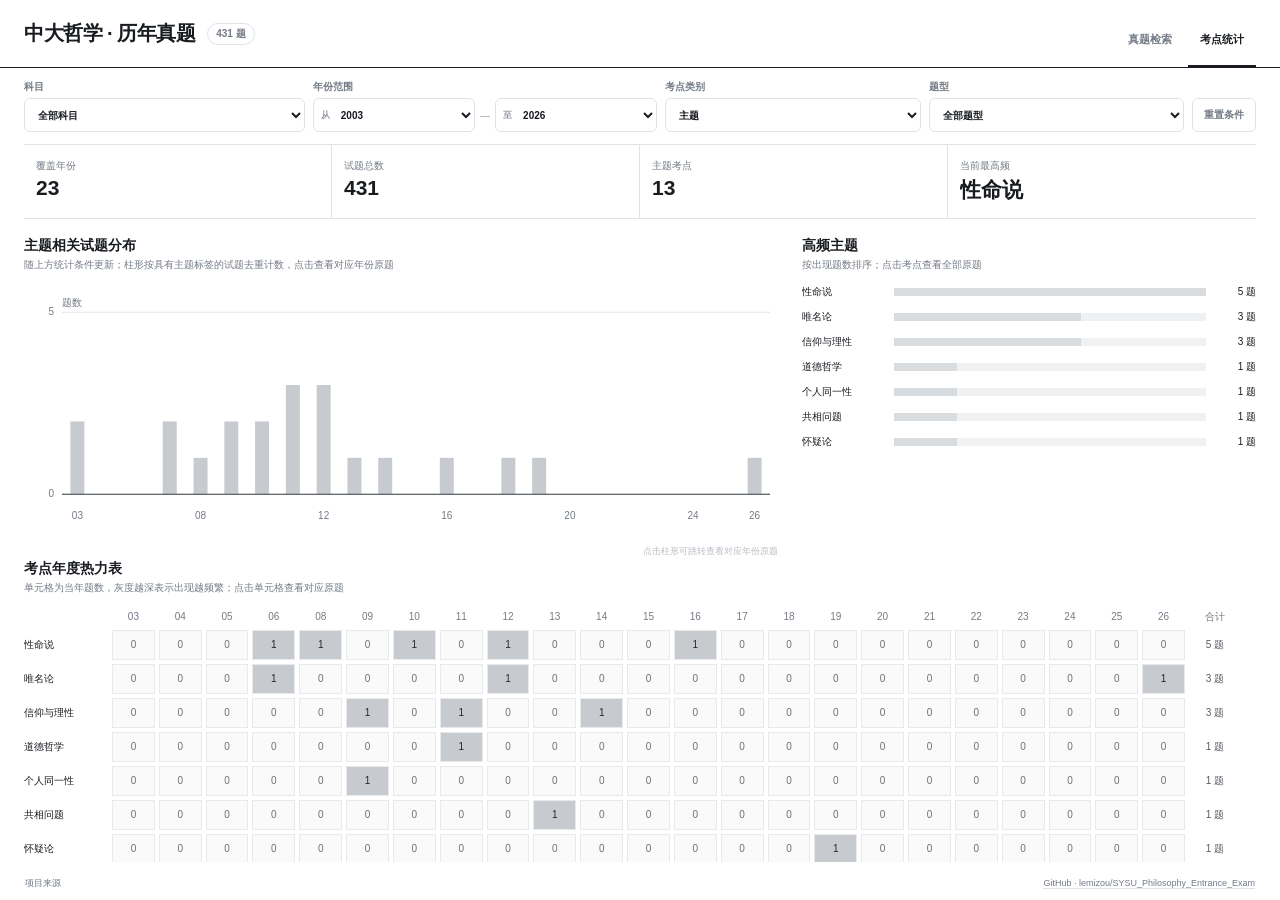
==== web/statistics.html @ dd9b4906 "fix: polish statistics page layout" ====
<!doctype html>
<html lang="zh-CN">
<head>
  <meta charset="utf-8">
  <meta name="viewport" content="width=device-width, initial-scale=1">
  <title>中大哲学 · 历年考点统计</title>
  <link rel="icon" href="data:,">
  <link rel="stylesheet" href="statistics.css?v=26">
</head>
<body>
  <header class="site-header">
    <div class="brand"><h1>中大哲学 · 历年真题</h1><span id="totalBadge">载入中</span></div>
    <nav class="primary-nav" aria-label="主要页面">
      <a href="search.html"><span>真题检索</span></a>
      <a class="active" href="statistics.html" aria-current="page"><span>考点统计</span></a>
    </nav>
  </header>

  <main>
    <form class="filters" id="filters">
      <label><span>科目</span><select id="subject"><option value="">全部科目</option></select></label>
      <div class="year-filter">
        <span>年份范围</span>
        <div class="year-selects">
          <label><span>从</span><select id="yearFrom" aria-label="统计起始年份"></select></label>
          <i aria-hidden="true">—</i>
          <label><span>至</span><select id="yearTo" aria-label="统计结束年份"></select></label>
        </div>
      </div>
      <label><span>考点类别</span><select id="tagType"><option value="topic">主题</option><option value="philosopher">人物</option><option value="school">流派</option><option value="period">时期</option><option value="work">著作</option></select></label>
      <label><span>题型</span><select id="section"><option value="">全部题型</option></select></label>
      <button type="reset">重置条件</button>
    </form>

    <section class="summary" aria-label="统计摘要">
      <div><span>覆盖年份</span><strong id="yearCount">—</strong></div>
      <div><span>试题总数</span><strong id="questionCount">—</strong></div>
      <div><span id="tagCountLabel">主题考点</span><strong id="tagCount">—</strong></div>
      <div><span>当前最高频</span><strong id="topTag">—</strong></div>
    </section>

    <div class="dashboard">
      <section class="panel year-panel">
        <h2 id="yearChartTitle">主题相关试题分布</h2>
        <p id="yearChartDescription">随上方统计条件更新；点击柱形查看对应年份原题</p>
        <div class="year-chart" id="yearChart"><div class="year-scroll"><svg role="img" aria-label="年度试题数量柱形图"></svg></div><div class="chart-tooltip" role="tooltip"></div><small class="year-chart-note">点击柱形可跳转查看对应年份原题</small></div>
      </section>
      <section class="panel rank-panel">
        <h2 id="rankingTitle">高频主题</h2>
        <p>按出现题数排序；点击考点查看全部原题</p>
        <div class="rank-scroll"><div class="ranking" id="ranking"></div></div>
      </section>
      <section class="panel heat-panel">
        <h2>考点年度热力表</h2>
        <p>单元格为当年题数，灰度越深表示出现越频繁；点击单元格查看对应原题</p>
        <div class="heat-scroll"><div class="heat-label-overlay"><span class="heat-overlay-corner"></span><div class="heat-overlay-list" id="heatLabelList"></div></div><div class="heat-grid" id="heatGrid"></div></div>
      </section>
    </div>
    <footer><span>项目来源</span><a href="https://github.com/lemizou/SYSU_Philosophy_Entrance_Exam" target="_blank" rel="noopener noreferrer">GitHub · lemizou/SYSU_Philosophy_Entrance_Exam</a></footer>
  </main>
  <script src="statistics.js?v=10"></script>
  <script src="statistics_page.js?v=17"></script>
</body>
</html>
---- web/statistics.css ----
:root { --ink:#181b20; --text:#30343a; --muted:#737b86; --line:#dfe3e8; --soft:#f0f2f5; --paper:#fff; --chart-fill:#c7cbd0; --header-height:68px; }
* { box-sizing:border-box; }
html, body { height:100%; margin:0; }
body { min-height:100%; overflow:hidden; background:var(--paper); color:var(--ink); font-family:"Noto Sans SC","Source Han Sans SC","PingFang SC","Microsoft YaHei UI",sans-serif; }
button, select { font:inherit; }
.site-header { height:var(--header-height); display:flex; align-items:center; justify-content:space-between; gap:24px; padding:0 max(24px,calc((100vw - 1480px)/2)); border-bottom:1px solid var(--ink); }
.brand { display:flex; align-items:center; gap:12px; }
h1 { margin:0; font-size:20px; line-height:1.25; letter-spacing:-.025em; }
.brand span { padding:3px 8px; border:1px solid var(--line); border-radius:999px; color:var(--muted); font-size:10px; font-weight:600; }
.primary-nav { height:100%; display:flex; align-items:stretch; gap:4px; }
.primary-nav a { display:grid; place-items:center; padding:2px 12px 0; border-bottom:2px solid transparent; color:var(--muted); font-size:11px; font-weight:600; text-decoration:none; }
.primary-nav a span { transform:translateY(6px); }
.primary-nav a:hover, .primary-nav a.active { color:var(--ink); }
.primary-nav a.active { border-bottom-color:var(--ink); }
main { width:min(1480px,calc(100% - 48px)); height:calc(100dvh - var(--header-height)); display:grid; grid-template-rows:auto auto minmax(0,1fr) auto; margin:0 auto; padding:12px 0 8px; }
.filters { display:grid; grid-template-columns:1.1fr 1.35fr 1fr 1fr auto; gap:8px; align-items:end; padding-bottom:12px; border-bottom:1px solid var(--line); }
.filters label { display:grid; gap:4px; min-width:0; color:var(--muted); font-size:10px; font-weight:600; }
.filters select { width:100%; min-height:34px; padding:0 26px 0 9px; border:1px solid var(--line); border-radius:6px; background:#fff; color:var(--ink); font-size:10px; }
.filters button { min-height:34px; padding:0 11px; border:1px solid var(--line); border-radius:6px; background:transparent; color:var(--muted); font-size:10px; font-weight:600; cursor:pointer; }
.filters button:hover { color:var(--ink); background:var(--soft); }
.year-filter { display:grid; gap:4px; min-width:0; color:var(--muted); font-size:10px; font-weight:600; }
.year-selects { display:grid; grid-template-columns:minmax(0,1fr) auto minmax(0,1fr); gap:5px; align-items:center; }
.year-selects label { display:block; position:relative; }
.year-selects label > span { position:absolute; z-index:1; left:8px; top:50%; transform:translateY(-50%); color:#969da6; font-size:9px; pointer-events:none; }
.year-selects select { padding-left:23px; padding-right:20px; }
.year-selects i { color:#a5abb2; font-style:normal; font-weight:400; }
.summary { display:grid; grid-template-columns:repeat(4,1fr); border-bottom:1px solid var(--line); }
.summary div { padding:14px 12px; border-right:1px solid var(--line); }
.summary div:last-child { border-right:0; }
.summary span { display:block; color:var(--muted); font-size:10px; }
.summary strong { display:block; margin-top:3px; overflow:hidden; color:var(--ink); font-size:21px; font-weight:600; text-overflow:ellipsis; white-space:nowrap; }
.dashboard { min-width:0; min-height:0; display:grid; grid-template-columns:minmax(0,1.25fr) minmax(280px,.75fr); grid-template-rows:minmax(0,1fr) minmax(0,1fr); gap:16px 22px; overflow:hidden; padding-top:18px; }
.panel { min-width:0; min-height:0; overflow:hidden; }
.year-panel, .rank-panel { display:flex; flex-direction:column; }
.year-panel { overflow:visible; }
.panel h2 { margin:0 0 3px; font-size:14px; font-weight:700; }
.panel > p { margin:0 0 13px; color:var(--muted); font-size:10px; }
.year-chart { position:relative; min-height:0; flex:1; }
.year-scroll { height:100%; overflow-x:auto; overflow-y:hidden; overscroll-behavior-inline:contain; }
.year-chart svg { display:block; width:100%; height:100%; min-height:0; }
.grid-line { stroke:#e3e5e8; stroke-width:1; }
.axis-line { stroke:#3b4046; stroke-width:1; }
.axis-text, .axis-title { fill:#747a82; font-size:10px; }
.year-bar { fill:var(--chart-fill); cursor:pointer; transition:fill .14s; }
.year-bar:hover, .year-bar.active { fill:#24282d; }
.chart-tooltip { position:absolute; z-index:3; min-width:104px; padding:7px 9px; border:1px solid #d5d8dc; background:#fff; font-size:10px; pointer-events:none; opacity:0; transform:translate(-50%,-100%); }
.chart-tooltip strong { display:block; margin-bottom:2px; font-weight:700; }
.year-chart-note { position:absolute; right:2px; bottom:-14px; color:#b8bdc3; font-size:9px; font-weight:400; line-height:1; white-space:nowrap; pointer-events:none; }
.rank-scroll { width:100%; min-width:0; min-height:0; flex:1; overflow-x:hidden; overflow-y:auto; overscroll-behavior:contain; }
.ranking { display:grid; gap:11px; }
.rank-row { display:grid; grid-template-columns:84px 1fr 42px; gap:8px; align-items:center; border:0; background:transparent; color:var(--ink); padding:0; font-size:10px; text-align:left; cursor:pointer; }
.rank-row > span:first-child { overflow:hidden; text-align:left; text-overflow:ellipsis; white-space:nowrap; }
.rank-track { height:8px; background:#f0f1f2; }
.rank-fill { display:block; height:100%; background:#d9dcdf; transition:background .14s; }
.rank-row:hover .rank-fill { background:var(--chart-fill); }
.rank-row strong { font-size:10px; font-weight:400; text-align:right; }
.heat-panel { grid-column:1/-1; display:flex; flex-direction:column; padding-top:2px; }
.heat-scroll { position:relative; min-height:0; flex:1; overflow:auto; overscroll-behavior:contain; scrollbar-gutter:stable; padding-bottom:4px; }
.heat-grid { min-width:760px; display:grid; gap:4px; align-items:center; font-size:10px; }
.heat-head { position:sticky; top:0; z-index:3; padding-block:2px; background:var(--paper); color:var(--muted); text-align:center; }
.heat-corner, .heat-label { position:sticky; left:0; z-index:2; background:var(--paper); }
.heat-corner { top:0; z-index:4; align-self:stretch; }
.heat-label { overflow:hidden; font-size:10px; font-weight:400; text-align:left; text-overflow:ellipsis; white-space:nowrap; }
.heat-grid > .heat-corner, .heat-grid > .heat-label { visibility:hidden; }
.heat-label-overlay { position:sticky; left:0; top:0; z-index:6; width:84px; height:0; overflow:visible; }
.heat-overlay-corner { position:absolute; left:0; top:0; width:84px; height:18.5px; background:var(--paper); }
.heat-overlay-list { position:absolute; left:0; top:22.5px; width:84px; display:grid; gap:4px; will-change:transform; }
.heat-overlay-list .heat-label { min-height:30px; display:flex; align-items:center; background:var(--paper); }
.heat-total { color:#555b62; text-align:center; font-variant-numeric:tabular-nums; }
.heat-cell { min-height:30px; display:grid; place-items:center; border:1px solid #e7e9eb; background:#fafafa; color:#6c7279; font-variant-numeric:tabular-nums; text-decoration:none; transition:transform .12s,outline .12s; }
.heat-cell[data-level="1"] { background:#f5f6f7; }
.heat-cell[data-level="2"] { background:#eceeef; color:#353a3f; }
.heat-cell[data-level="3"] { background:#dde0e3; color:#30343a; }
.heat-cell[data-level="4"] { background:var(--chart-fill); color:#24282d; }
.heat-cell:hover { outline:1px solid var(--ink); outline-offset:1px; transform:translateY(-1px); }
.empty { color:var(--muted); font-size:11px; }
footer { min-height:30px; display:flex; align-items:center; justify-content:space-between; padding:12px 1px 0; color:var(--muted); font-size:9px; }
footer a { border-bottom:1px solid var(--line); color:var(--muted); text-decoration:none; }
footer a:hover { border-bottom-color:var(--muted); color:var(--ink); }
@media (max-width:720px) {
  :root { --header-height:46px; }
  .site-header { padding:0 10px; gap:8px; }
  h1 { font-size:14px; }.brand { gap:12px; }.brand span { padding:2px 6px; font-size:8px; }
  .primary-nav { gap:0; }.primary-nav a { padding:2px 7px 0; font-size:9px; }
  .primary-nav a span { transform:translateY(2px); }
  body { overflow-x:hidden; overflow-y:auto; }
  main { width:100%; min-width:0; height:calc(100dvh - var(--header-height) + 48px); grid-template-rows:auto auto minmax(0,1fr) auto; padding:5px 7px; }
  .filters { width:100%; min-width:0; display:grid; grid-template-columns:repeat(6,minmax(0,1fr)); gap:5px; overflow:visible; align-items:end; padding-bottom:6px; }
  .filters > label { min-width:0; }
  .filters > .year-filter { grid-column:span 2; }
  .filters label, .year-filter { gap:2px; }
  .filters select { height:30px; min-height:30px; padding-inline:7px 18px; }
  .year-selects label > span { left:5px; font-size:8px; }
  .year-selects select { padding-left:17px; padding-right:12px; font-size:9px; }
  .filters button { min-width:0; min-height:30px; padding-inline:5px; }
  .summary { grid-template-columns:1fr 1fr; }
  .summary div { padding:7px 9px; }
  .summary div:nth-child(1), .summary div:nth-child(3) { display:none; }
  .summary div:nth-child(2) { border-right:1px solid var(--line); }
  .summary strong { margin-top:1px; font-size:16px; }
  .dashboard { grid-template-columns:minmax(0,1fr); grid-template-rows:auto auto minmax(72px,1fr); gap:12px; padding-top:10px; }
  .panel h2 { margin-bottom:7px; font-size:12px; }
  .panel > p { display:none; }
  .heat-panel { grid-column:auto; }
  .year-chart, .year-chart svg { height:156px; min-height:156px; }
  .year-chart svg { width:680px; max-width:none; }
  .year-panel { margin-bottom:14px; }
  .ranking { min-width:0; gap:8px; }
  .heat-cell { min-height:25px; }
  .heat-overlay-list .heat-label { min-height:25px; }
  .year-scroll, .rank-scroll, .heat-scroll { width:100%; max-width:100%; -webkit-overflow-scrolling:touch; }
  footer { display:flex; }
  footer a { min-width:0; overflow:hidden; text-overflow:ellipsis; white-space:nowrap; }
}
@media (max-width:520px) {
  .filters { grid-template-columns:minmax(0,.9fr) minmax(0,1.45fr) minmax(0,1fr) minmax(0,.9fr); gap:4px; }
  .filters > .year-filter, .filters > label:nth-of-type(3) { grid-column:auto; }
  .filters select { padding-inline:5px 14px; font-size:9px; }
  .year-selects { gap:2px; }
  .year-selects label > span { display:none; }
  .year-selects select { padding-inline:2px; text-align:center; }
  .filters button { grid-column:1/-1; width:100%; min-height:27px; justify-self:stretch; font-size:9px; }
}
@media (prefers-reduced-motion:reduce) { *, *::before, *::after { scroll-behavior:auto!important; transition:none!important; } }
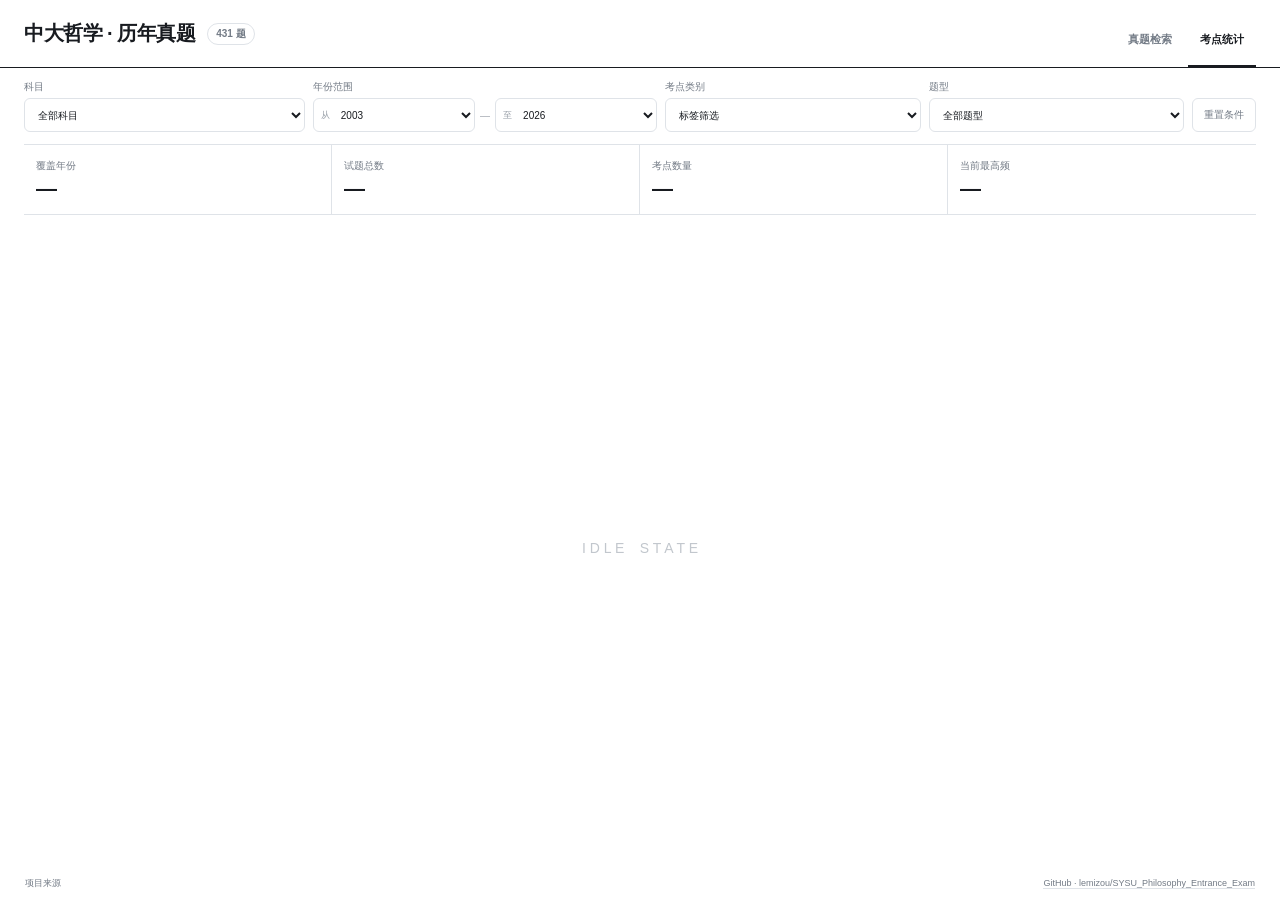
==== commit 715a7dbd: "fix: refine statistics idle and mobile states" ====
--- a/web/statistics.html
+++ b/web/statistics.html
@@ -5,7 +5,7 @@
   <meta name="viewport" content="width=device-width, initial-scale=1">
   <title>中大哲学 · 历年考点统计</title>
   <link rel="icon" href="data:,">
-  <link rel="stylesheet" href="statistics.css?v=26">
+  <link rel="stylesheet" href="statistics.css?v=32">
 </head>
 <body>
   <header class="site-header">
@@ -27,7 +27,7 @@
           <label><span>至</span><select id="yearTo" aria-label="统计结束年份"></select></label>
         </div>
       </div>
-      <label><span>考点类别</span><select id="tagType"><option value="topic">主题</option><option value="philosopher">人物</option><option value="school">流派</option><option value="period">时期</option><option value="work">著作</option></select></label>
+      <label><span>考点类别</span><select id="tagType"><option value="" selected disabled>标签筛选</option><option value="topic">主题</option><option value="philosopher">人物</option><option value="school">流派</option><option value="period">时期</option><option value="work">著作</option></select></label>
       <label><span>题型</span><select id="section"><option value="">全部题型</option></select></label>
       <button type="reset">重置条件</button>
     </form>
@@ -35,18 +35,19 @@
     <section class="summary" aria-label="统计摘要">
       <div><span>覆盖年份</span><strong id="yearCount">—</strong></div>
       <div><span>试题总数</span><strong id="questionCount">—</strong></div>
-      <div><span id="tagCountLabel">主题考点</span><strong id="tagCount">—</strong></div>
+      <div><span id="tagCountLabel">考点数量</span><strong id="tagCount">—</strong></div>
       <div><span>当前最高频</span><strong id="topTag">—</strong></div>
     </section>
 
     <div class="dashboard">
+      <div class="statistics-pending" id="statisticsPending">I D L E&nbsp;&nbsp;&nbsp;&nbsp;S T A T E</div>
       <section class="panel year-panel">
-        <h2 id="yearChartTitle">主题相关试题分布</h2>
+        <h2 id="yearChartTitle">考点相关试题分布</h2>
         <p id="yearChartDescription">随上方统计条件更新；点击柱形查看对应年份原题</p>
         <div class="year-chart" id="yearChart"><div class="year-scroll"><svg role="img" aria-label="年度试题数量柱形图"></svg></div><div class="chart-tooltip" role="tooltip"></div><small class="year-chart-note">点击柱形可跳转查看对应年份原题</small></div>
       </section>
       <section class="panel rank-panel">
-        <h2 id="rankingTitle">高频主题</h2>
+        <h2 id="rankingTitle">高频考点</h2>
         <p>按出现题数排序；点击考点查看全部原题</p>
         <div class="rank-scroll"><div class="ranking" id="ranking"></div></div>
       </section>
@@ -59,6 +60,6 @@
     <footer><span>项目来源</span><a href="https://github.com/lemizou/SYSU_Philosophy_Entrance_Exam" target="_blank" rel="noopener noreferrer">GitHub · lemizou/SYSU_Philosophy_Entrance_Exam</a></footer>
   </main>
   <script src="statistics.js?v=10"></script>
-  <script src="statistics_page.js?v=17"></script>
+  <script src="statistics_page.js?v=20"></script>
 </body>
 </html>
--- a/web/statistics.css
+++ b/web/statistics.css
@@ -14,11 +14,11 @@
 .primary-nav a.active { border-bottom-color:var(--ink); }
 main { width:min(1480px,calc(100% - 48px)); height:calc(100dvh - var(--header-height)); display:grid; grid-template-rows:auto auto minmax(0,1fr) auto; margin:0 auto; padding:12px 0 8px; }
 .filters { display:grid; grid-template-columns:1.1fr 1.35fr 1fr 1fr auto; gap:8px; align-items:end; padding-bottom:12px; border-bottom:1px solid var(--line); }
-.filters label { display:grid; gap:4px; min-width:0; color:var(--muted); font-size:10px; font-weight:600; }
-.filters select { width:100%; min-height:34px; padding:0 26px 0 9px; border:1px solid var(--line); border-radius:6px; background:#fff; color:var(--ink); font-size:10px; }
-.filters button { min-height:34px; padding:0 11px; border:1px solid var(--line); border-radius:6px; background:transparent; color:var(--muted); font-size:10px; font-weight:600; cursor:pointer; }
+.filters label { display:grid; gap:4px; min-width:0; color:var(--muted); font-size:10px; font-weight:400; }
+.filters select { width:100%; min-height:34px; padding:0 26px 0 9px; border:1px solid var(--line); border-radius:6px; background:#fff; color:var(--ink); font-size:10px; font-weight:400; }
+.filters button { min-height:34px; padding:0 11px; border:1px solid var(--line); border-radius:6px; background:transparent; color:var(--muted); font-size:10px; font-weight:400; cursor:pointer; }
 .filters button:hover { color:var(--ink); background:var(--soft); }
-.year-filter { display:grid; gap:4px; min-width:0; color:var(--muted); font-size:10px; font-weight:600; }
+.year-filter { display:grid; gap:4px; min-width:0; color:var(--muted); font-size:10px; font-weight:400; }
 .year-selects { display:grid; grid-template-columns:minmax(0,1fr) auto minmax(0,1fr); gap:5px; align-items:center; }
 .year-selects label { display:block; position:relative; }
 .year-selects label > span { position:absolute; z-index:1; left:8px; top:50%; transform:translateY(-50%); color:#969da6; font-size:9px; pointer-events:none; }
@@ -30,6 +30,9 @@
 .summary span { display:block; color:var(--muted); font-size:10px; }
 .summary strong { display:block; margin-top:3px; overflow:hidden; color:var(--ink); font-size:21px; font-weight:600; text-overflow:ellipsis; white-space:nowrap; }
 .dashboard { min-width:0; min-height:0; display:grid; grid-template-columns:minmax(0,1.25fr) minmax(280px,.75fr); grid-template-rows:minmax(0,1fr) minmax(0,1fr); gap:16px 22px; overflow:hidden; padding-top:18px; }
+.statistics-pending { grid-column:1/-1; grid-row:1/-1; display:grid; place-items:center; color:#c2c7cd; font-size:14px; font-weight:400; }
+.statistics-pending[hidden] { display:none; }
+.dashboard .panel[hidden] { display:none; }
 .panel { min-width:0; min-height:0; overflow:hidden; }
 .year-panel, .rank-panel { display:flex; flex-direction:column; }
 .year-panel { overflow:visible; }
@@ -84,15 +87,17 @@
   .primary-nav { gap:0; }.primary-nav a { padding:2px 7px 0; font-size:9px; }
   .primary-nav a span { transform:translateY(2px); }
   body { overflow-x:hidden; overflow-y:auto; }
-  main { width:100%; min-width:0; height:calc(100dvh - var(--header-height) + 48px); grid-template-rows:auto auto minmax(0,1fr) auto; padding:5px 7px; }
+  main { width:100%; min-width:0; height:calc(100dvh - var(--header-height) + 24px); grid-template-rows:auto auto minmax(0,1fr) auto; padding:5px 7px; }
   .filters { width:100%; min-width:0; display:grid; grid-template-columns:repeat(6,minmax(0,1fr)); gap:5px; overflow:visible; align-items:end; padding-bottom:6px; }
   .filters > label { min-width:0; }
   .filters > .year-filter { grid-column:span 2; }
   .filters label, .year-filter { gap:2px; }
-  .filters select { height:30px; min-height:30px; padding-inline:7px 18px; }
+  .filters > label, .filters > .year-filter { height:34px; grid-template-rows:8px 24px; }
+  .filters > label > span, .filters > .year-filter > span { overflow:hidden; font-size:8px; line-height:8px; white-space:nowrap; }
+  .filters select { height:24px; min-height:24px; padding-inline:7px 18px; }
   .year-selects label > span { left:5px; font-size:8px; }
   .year-selects select { padding-left:17px; padding-right:12px; font-size:9px; }
-  .filters button { min-width:0; min-height:30px; padding-inline:5px; }
+  .filters button { min-width:0; min-height:24px; padding-inline:5px; }
   .summary { grid-template-columns:1fr 1fr; }
   .summary div { padding:7px 9px; }
   .summary div:nth-child(1), .summary div:nth-child(3) { display:none; }
@@ -103,7 +108,7 @@
   .panel > p { display:none; }
   .heat-panel { grid-column:auto; }
   .year-chart, .year-chart svg { height:156px; min-height:156px; }
-  .year-chart svg { width:680px; max-width:none; }
+  .year-chart svg { width:100%; max-width:100%; }
   .year-panel { margin-bottom:14px; }
   .ranking { min-width:0; gap:8px; }
   .heat-cell { min-height:25px; }
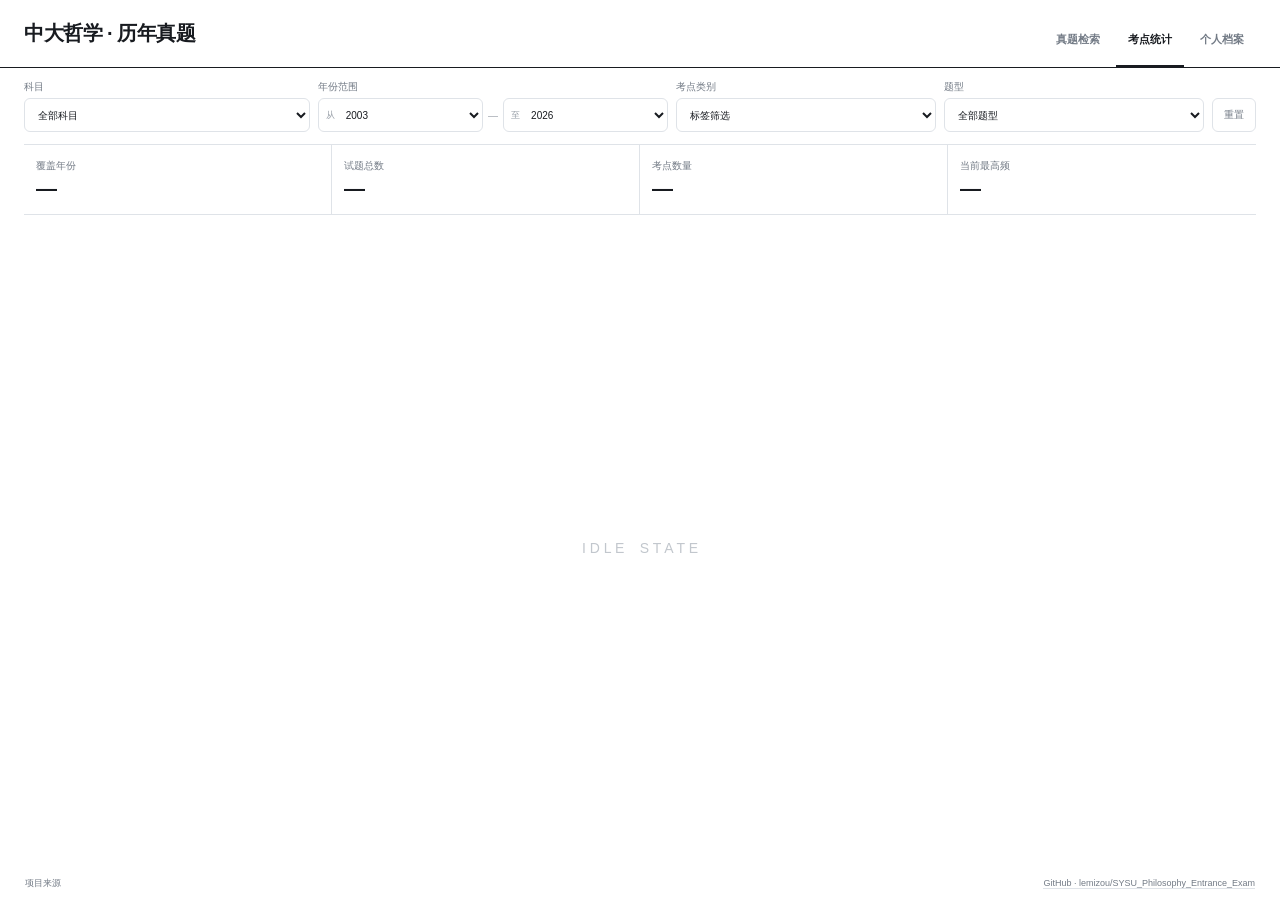
==== commit 61a94cf3: "deploy: 23ba4e8cc028f6246d1ef24c67cbb9f73b5e76cb" ====
--- a/web/statistics.html
+++ b/web/statistics.html
@@ -5,14 +5,15 @@
   <meta name="viewport" content="width=device-width, initial-scale=1">
   <title>中大哲学 · 历年考点统计</title>
   <link rel="icon" href="data:,">
-  <link rel="stylesheet" href="statistics.css?v=32">
+  <link rel="stylesheet" href="statistics.css?v=36">
 </head>
 <body>
   <header class="site-header">
-    <div class="brand"><h1>中大哲学 · 历年真题</h1><span id="totalBadge">载入中</span></div>
+    <div class="brand"><h1>中大哲学 · 历年真题</h1></div>
     <nav class="primary-nav" aria-label="主要页面">
       <a href="search.html"><span>真题检索</span></a>
       <a class="active" href="statistics.html" aria-current="page"><span>考点统计</span></a>
+      <a href="user.html"><span>个人档案</span></a>
     </nav>
   </header>
 
@@ -29,7 +30,7 @@
       </div>
       <label><span>考点类别</span><select id="tagType"><option value="" selected disabled>标签筛选</option><option value="topic">主题</option><option value="philosopher">人物</option><option value="school">流派</option><option value="period">时期</option><option value="work">著作</option></select></label>
       <label><span>题型</span><select id="section"><option value="">全部题型</option></select></label>
-      <button type="reset">重置条件</button>
+      <button type="reset" aria-label="重置统计条件">重置</button>
     </form>
 
     <section class="summary" aria-label="统计摘要">
@@ -60,6 +61,6 @@
     <footer><span>项目来源</span><a href="https://github.com/lemizou/SYSU_Philosophy_Entrance_Exam" target="_blank" rel="noopener noreferrer">GitHub · lemizou/SYSU_Philosophy_Entrance_Exam</a></footer>
   </main>
   <script src="statistics.js?v=10"></script>
-  <script src="statistics_page.js?v=20"></script>
+  <script src="statistics_page.js?v=21"></script>
 </body>
 </html>
--- a/web/statistics.css
+++ b/web/statistics.css
@@ -6,14 +6,13 @@
 .site-header { height:var(--header-height); display:flex; align-items:center; justify-content:space-between; gap:24px; padding:0 max(24px,calc((100vw - 1480px)/2)); border-bottom:1px solid var(--ink); }
 .brand { display:flex; align-items:center; gap:12px; }
 h1 { margin:0; font-size:20px; line-height:1.25; letter-spacing:-.025em; }
-.brand span { padding:3px 8px; border:1px solid var(--line); border-radius:999px; color:var(--muted); font-size:10px; font-weight:600; }
 .primary-nav { height:100%; display:flex; align-items:stretch; gap:4px; }
 .primary-nav a { display:grid; place-items:center; padding:2px 12px 0; border-bottom:2px solid transparent; color:var(--muted); font-size:11px; font-weight:600; text-decoration:none; }
 .primary-nav a span { transform:translateY(6px); }
 .primary-nav a:hover, .primary-nav a.active { color:var(--ink); }
 .primary-nav a.active { border-bottom-color:var(--ink); }
 main { width:min(1480px,calc(100% - 48px)); height:calc(100dvh - var(--header-height)); display:grid; grid-template-rows:auto auto minmax(0,1fr) auto; margin:0 auto; padding:12px 0 8px; }
-.filters { display:grid; grid-template-columns:1.1fr 1.35fr 1fr 1fr auto; gap:8px; align-items:end; padding-bottom:12px; border-bottom:1px solid var(--line); }
+.filters { display:grid; grid-template-columns:1.1fr 1.35fr 1fr 1fr auto; gap:8px; align-items:end; padding:0 0 12px; border-bottom:1px solid var(--line); }
 .filters label { display:grid; gap:4px; min-width:0; color:var(--muted); font-size:10px; font-weight:400; }
 .filters select { width:100%; min-height:34px; padding:0 26px 0 9px; border:1px solid var(--line); border-radius:6px; background:#fff; color:var(--ink); font-size:10px; font-weight:400; }
 .filters button { min-height:34px; padding:0 11px; border:1px solid var(--line); border-radius:6px; background:transparent; color:var(--muted); font-size:10px; font-weight:400; cursor:pointer; }
@@ -83,12 +82,12 @@
 @media (max-width:720px) {
   :root { --header-height:46px; }
   .site-header { padding:0 10px; gap:8px; }
-  h1 { font-size:14px; }.brand { gap:12px; }.brand span { padding:2px 6px; font-size:8px; }
+  h1 { font-size:14px; }.brand { gap:12px; }
   .primary-nav { gap:0; }.primary-nav a { padding:2px 7px 0; font-size:9px; }
   .primary-nav a span { transform:translateY(2px); }
-  body { overflow-x:hidden; overflow-y:auto; }
-  main { width:100%; min-width:0; height:calc(100dvh - var(--header-height) + 24px); grid-template-rows:auto auto minmax(0,1fr) auto; padding:5px 7px; }
-  .filters { width:100%; min-width:0; display:grid; grid-template-columns:repeat(6,minmax(0,1fr)); gap:5px; overflow:visible; align-items:end; padding-bottom:6px; }
+  body { min-height:100dvh; overflow-x:hidden; overflow-y:auto; }
+  main { width:100%; min-width:0; height:calc(100dvh - var(--header-height)); min-height:0; grid-template-rows:auto auto minmax(0,1fr) auto; padding:7px 7px 5px; }
+  .filters { width:100%; min-width:0; display:grid; grid-template-columns:repeat(6,minmax(0,1fr)); gap:5px; overflow:visible; align-items:end; padding:0 0 6px; }
   .filters > label { min-width:0; }
   .filters > .year-filter { grid-column:span 2; }
   .filters label, .year-filter { gap:2px; }
@@ -103,7 +102,9 @@
   .summary div:nth-child(1), .summary div:nth-child(3) { display:none; }
   .summary div:nth-child(2) { border-right:1px solid var(--line); }
   .summary strong { margin-top:1px; font-size:16px; }
-  .dashboard { grid-template-columns:minmax(0,1fr); grid-template-rows:auto auto minmax(72px,1fr); gap:12px; padding-top:10px; }
+  .dashboard { grid-template-columns:minmax(0,1fr); grid-template-rows:auto auto auto; align-content:start; gap:12px; overflow:visible; padding-top:10px; }
+  .dashboard:has(.statistics-pending:not([hidden])) { grid-template-rows:minmax(0,1fr); align-content:stretch; }
+  .panel { overflow:visible; }
   .panel h2 { margin-bottom:7px; font-size:12px; }
   .panel > p { display:none; }
   .heat-panel { grid-column:auto; }
@@ -111,19 +112,21 @@
   .year-chart svg { width:100%; max-width:100%; }
   .year-panel { margin-bottom:14px; }
   .ranking { min-width:0; gap:8px; }
+  .rank-scroll { overflow:visible; }
   .heat-cell { min-height:25px; }
   .heat-overlay-list .heat-label { min-height:25px; }
   .year-scroll, .rank-scroll, .heat-scroll { width:100%; max-width:100%; -webkit-overflow-scrolling:touch; }
+  .heat-scroll { overflow-x:auto; overflow-y:visible; scrollbar-gutter:auto; }
   footer { display:flex; }
   footer a { min-width:0; overflow:hidden; text-overflow:ellipsis; white-space:nowrap; }
 }
 @media (max-width:520px) {
-  .filters { grid-template-columns:minmax(0,.9fr) minmax(0,1.45fr) minmax(0,1fr) minmax(0,.9fr); gap:4px; }
+  .filters { grid-template-columns:minmax(0,.9fr) minmax(0,1.5fr) minmax(0,1fr) minmax(0,.9fr) minmax(38px,.65fr); gap:4px; }
   .filters > .year-filter, .filters > label:nth-of-type(3) { grid-column:auto; }
   .filters select { padding-inline:5px 14px; font-size:9px; }
   .year-selects { gap:2px; }
   .year-selects label > span { display:none; }
   .year-selects select { padding-inline:2px; text-align:center; }
-  .filters button { grid-column:1/-1; width:100%; min-height:27px; justify-self:stretch; font-size:9px; }
+  .filters button { grid-column:auto; width:100%; min-height:24px; padding-inline:3px; justify-self:stretch; font-size:8px; white-space:nowrap; }
 }
 @media (prefers-reduced-motion:reduce) { *, *::before, *::after { scroll-behavior:auto!important; transition:none!important; } }
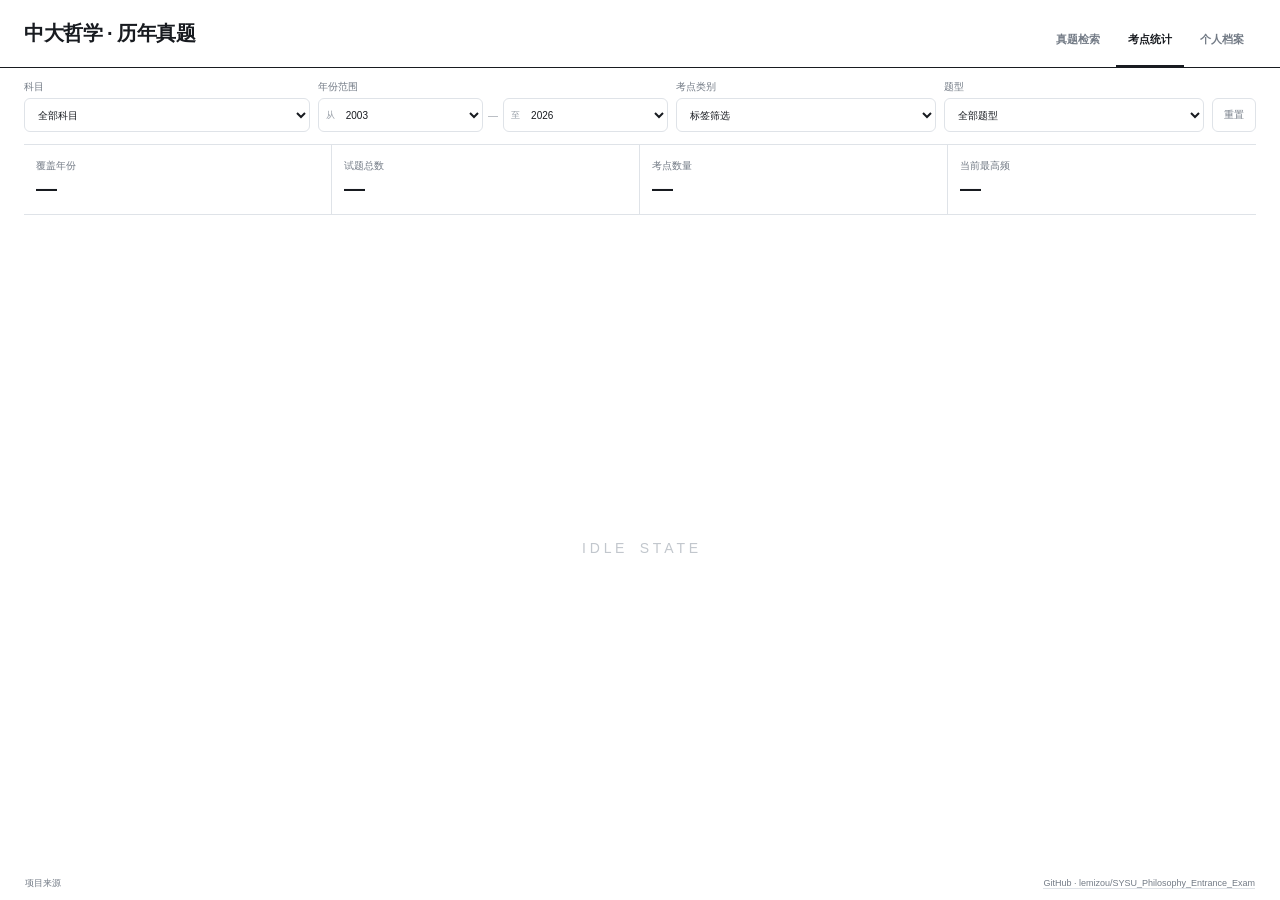
==== commit f9426f5f: "deploy: 770a90301a198f46027e9f1281e8541e346e29ed" ====
--- a/web/statistics.html
+++ b/web/statistics.html
@@ -42,17 +42,17 @@
 
     <div class="dashboard">
       <div class="statistics-pending" id="statisticsPending">I D L E&nbsp;&nbsp;&nbsp;&nbsp;S T A T E</div>
-      <section class="panel year-panel">
+      <section class="panel year-panel" hidden>
         <h2 id="yearChartTitle">考点相关试题分布</h2>
         <p id="yearChartDescription">随上方统计条件更新；点击柱形查看对应年份原题</p>
         <div class="year-chart" id="yearChart"><div class="year-scroll"><svg role="img" aria-label="年度试题数量柱形图"></svg></div><div class="chart-tooltip" role="tooltip"></div><small class="year-chart-note">点击柱形可跳转查看对应年份原题</small></div>
       </section>
-      <section class="panel rank-panel">
+      <section class="panel rank-panel" hidden>
         <h2 id="rankingTitle">高频考点</h2>
         <p>按出现题数排序；点击考点查看全部原题</p>
         <div class="rank-scroll"><div class="ranking" id="ranking"></div></div>
       </section>
-      <section class="panel heat-panel">
+      <section class="panel heat-panel" hidden>
         <h2>考点年度热力表</h2>
         <p>单元格为当年题数，灰度越深表示出现越频繁；点击单元格查看对应原题</p>
         <div class="heat-scroll"><div class="heat-label-overlay"><span class="heat-overlay-corner"></span><div class="heat-overlay-list" id="heatLabelList"></div></div><div class="heat-grid" id="heatGrid"></div></div>
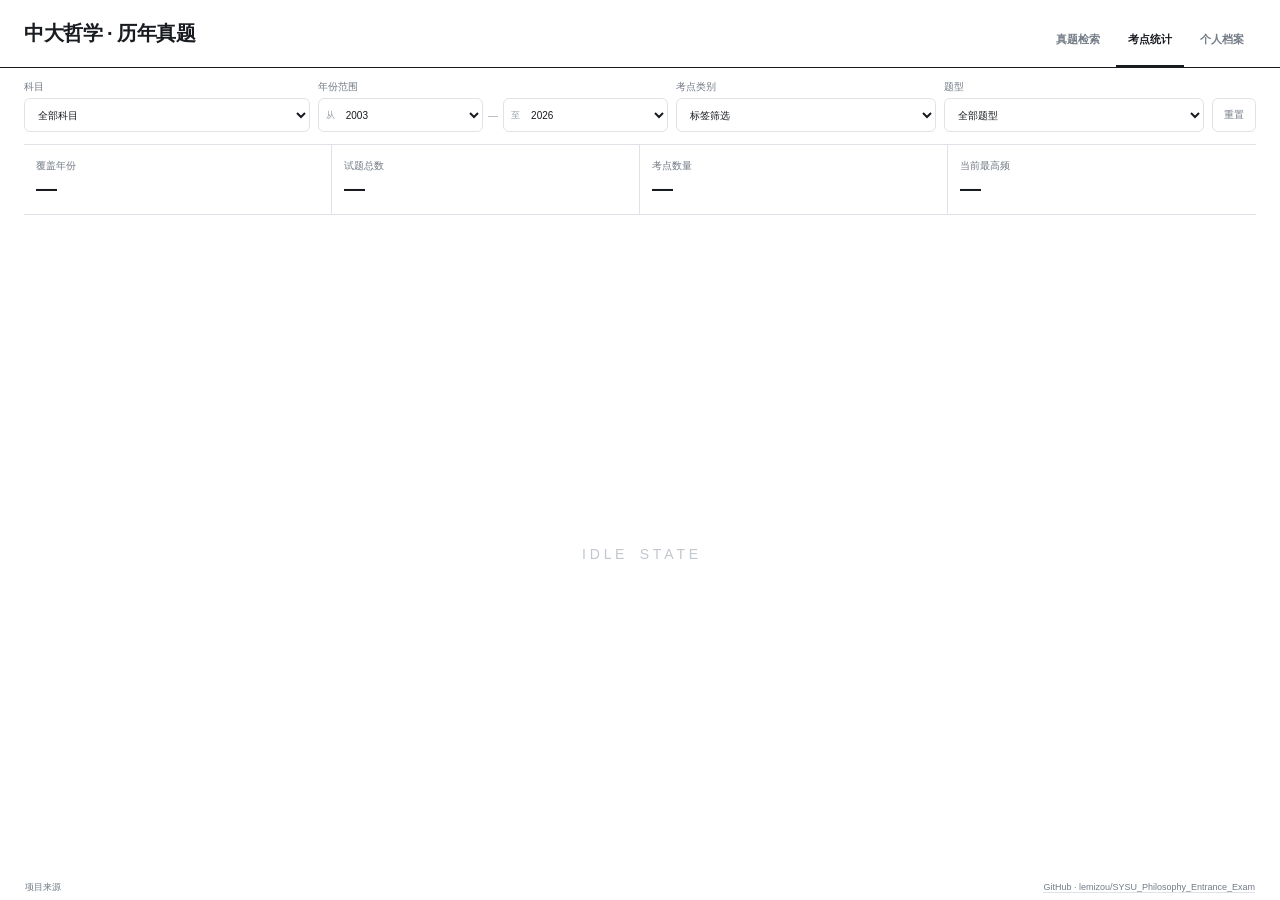
==== commit f4ea4df1: "deploy: b00b7bbda6afd0e6809a0b997f97db92d1ee7389" ====
--- a/web/statistics.html
+++ b/web/statistics.html
@@ -5,7 +5,7 @@
   <meta name="viewport" content="width=device-width, initial-scale=1">
   <title>中大哲学 · 历年考点统计</title>
   <link rel="icon" href="data:,">
-  <link rel="stylesheet" href="statistics.css?v=36">
+  <link rel="stylesheet" href="statistics.css?v=37">
 </head>
 <body>
   <header class="site-header">
--- a/web/statistics.css
+++ b/web/statistics.css
@@ -11,7 +11,7 @@
 .primary-nav a span { transform:translateY(6px); }
 .primary-nav a:hover, .primary-nav a.active { color:var(--ink); }
 .primary-nav a.active { border-bottom-color:var(--ink); }
-main { width:min(1480px,calc(100% - 48px)); height:calc(100dvh - var(--header-height)); display:grid; grid-template-rows:auto auto minmax(0,1fr) auto; margin:0 auto; padding:12px 0 8px; }
+main { width:min(1480px,calc(100% - 48px)); height:calc(100dvh - var(--header-height)); display:grid; grid-template-rows:auto auto minmax(0,1fr) auto; margin:0 auto; padding:12px 0 max(4px,env(safe-area-inset-bottom,0px)); }
 .filters { display:grid; grid-template-columns:1.1fr 1.35fr 1fr 1fr auto; gap:8px; align-items:end; padding:0 0 12px; border-bottom:1px solid var(--line); }
 .filters label { display:grid; gap:4px; min-width:0; color:var(--muted); font-size:10px; font-weight:400; }
 .filters select { width:100%; min-height:34px; padding:0 26px 0 9px; border:1px solid var(--line); border-radius:6px; background:#fff; color:var(--ink); font-size:10px; font-weight:400; }
@@ -76,7 +76,7 @@
 .heat-cell[data-level="4"] { background:var(--chart-fill); color:#24282d; }
 .heat-cell:hover { outline:1px solid var(--ink); outline-offset:1px; transform:translateY(-1px); }
 .empty { color:var(--muted); font-size:11px; }
-footer { min-height:30px; display:flex; align-items:center; justify-content:space-between; padding:12px 1px 0; color:var(--muted); font-size:9px; }
+footer { min-height:22px; display:flex; align-items:center; justify-content:space-between; padding:5px 1px 1px; color:var(--muted); font-size:9px; }
 footer a { border-bottom:1px solid var(--line); color:var(--muted); text-decoration:none; }
 footer a:hover { border-bottom-color:var(--muted); color:var(--ink); }
 @media (max-width:720px) {
@@ -86,7 +86,7 @@
   .primary-nav { gap:0; }.primary-nav a { padding:2px 7px 0; font-size:9px; }
   .primary-nav a span { transform:translateY(2px); }
   body { min-height:100dvh; overflow-x:hidden; overflow-y:auto; }
-  main { width:100%; min-width:0; height:calc(100dvh - var(--header-height)); min-height:0; grid-template-rows:auto auto minmax(0,1fr) auto; padding:7px 7px 5px; }
+  main { width:100%; min-width:0; height:auto; min-height:calc(100dvh - var(--header-height)); grid-template-rows:auto auto minmax(min-content,1fr) auto; padding:7px 7px max(3px,env(safe-area-inset-bottom,0px)); }
   .filters { width:100%; min-width:0; display:grid; grid-template-columns:repeat(6,minmax(0,1fr)); gap:5px; overflow:visible; align-items:end; padding:0 0 6px; }
   .filters > label { min-width:0; }
   .filters > .year-filter { grid-column:span 2; }
